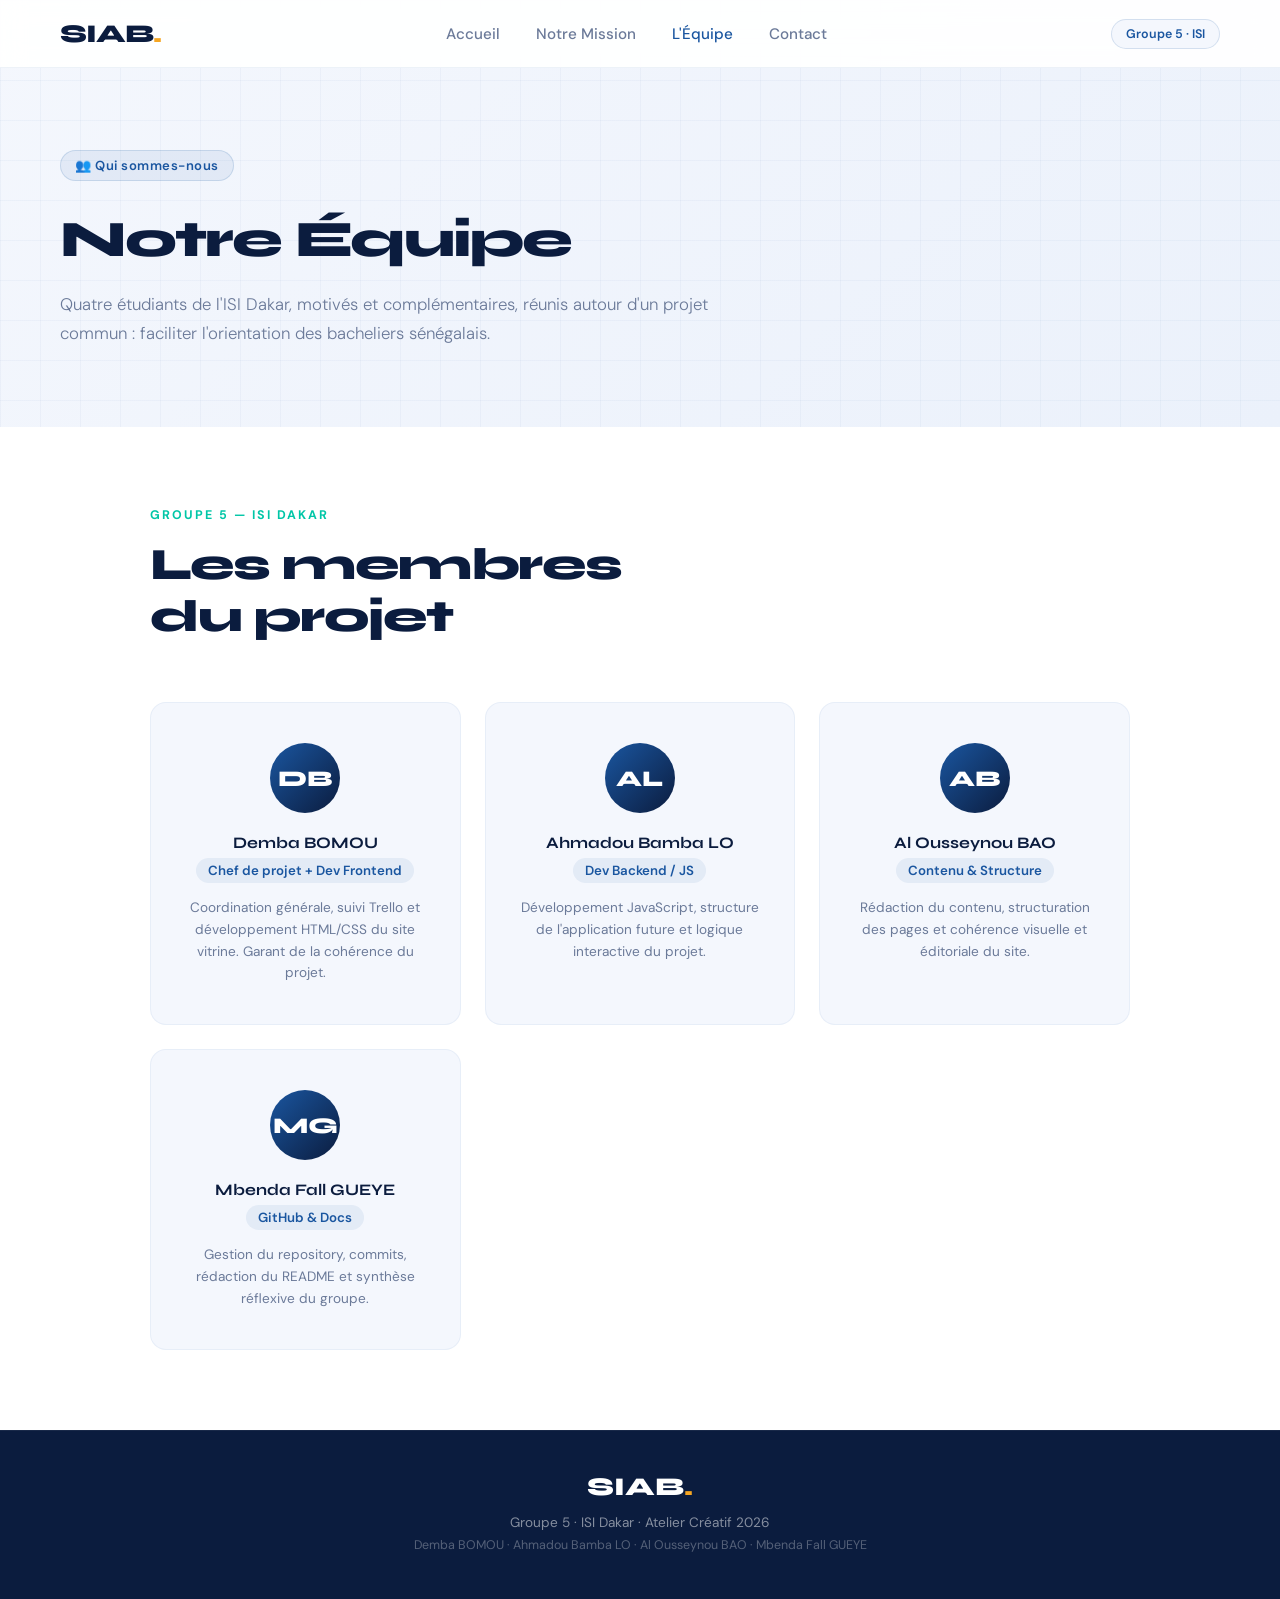
==== equipe.html @ ba70bf80 "Initial commit - Demba BOMOU" ====
<!DOCTYPE html>
<html lang="fr">
<head>
  <meta charset="UTF-8" />
  <meta name="viewport" content="width=device-width, initial-scale=1.0" />
  <title>L'Équipe — SIAB</title>
  <link href="https://fonts.googleapis.com/css2?family=Syne:wght@400;600;700;800&family=DM+Sans:ital,wght@0,300;0,400;0,500;1,300&display=swap" rel="stylesheet" />
  <link rel="stylesheet" href="style.css" />
</head>
<body>

  <nav class="nav">
    <div class="nav-logo">SIAB<span class="dot">.</span></div>
    <ul class="nav-links">
      <li><a href="index.html">Accueil</a></li>
      <li><a href="mission.html">Notre Mission</a></li>
      <li><a href="equipe.html" class="active">L'Équipe</a></li>
      <li><a href="contact.html">Contact</a></li>
    </ul>
    <div class="nav-badge">Groupe 5 · ISI</div>
  </nav>

  <section class="page-hero">
    <div class="page-hero-content">
      <span class="hero-tag">👥 Qui sommes-nous</span>
      <h1>Notre Équipe</h1>
      <p>Quatre étudiants de l'ISI Dakar, motivés et complémentaires, réunis autour d'un projet commun : faciliter l'orientation des bacheliers sénégalais.</p>
    </div>
  </section>

  <div class="page-content">
    <div class="section-label">Groupe 5 — ISI Dakar</div>
    <h2 class="section-title">Les membres<br/>du projet</h2>

    <div class="team-grid">
      <div class="team-card">
        <div class="team-avatar">DB</div>
        <h3>Demba BOMOU</h3>
        <span class="team-role">Chef de projet + Dev Frontend</span>
        <p style="margin-top:14px;font-size:0.85rem;color:var(--muted);line-height:1.6;">
          Coordination générale, suivi Trello et développement HTML/CSS du site vitrine. Garant de la cohérence du projet.
        </p>
      </div>
      <div class="team-card">
        <div class="team-avatar">AL</div>
        <h3>Ahmadou Bamba LO</h3>
        <span class="team-role">Dev Backend / JS</span>
        <p style="margin-top:14px;font-size:0.85rem;color:var(--muted);line-height:1.6;">
          Développement JavaScript, structure de l'application future et logique interactive du projet.
        </p>
      </div>
      <div class="team-card">
        <div class="team-avatar">AB</div>
        <h3>Al Ousseynou BAO</h3>
        <span class="team-role">Contenu & Structure</span>
        <p style="margin-top:14px;font-size:0.85rem;color:var(--muted);line-height:1.6;">
          Rédaction du contenu, structuration des pages et cohérence visuelle et éditoriale du site.
        </p>
      </div>
      <div class="team-card">
        <div class="team-avatar">MG</div>
        <h3>Mbenda Fall GUEYE</h3>
        <span class="team-role">GitHub & Docs</span>
        <p style="margin-top:14px;font-size:0.85rem;color:var(--muted);line-height:1.6;">
          Gestion du repository, commits, rédaction du README et synthèse réflexive du groupe.
        </p>
      </div>
    </div>
  </div>

  <footer class="footer">
    <div class="footer-logo">SIAB<span class="dot">.</span></div>
    <p>Groupe 5 · ISI Dakar · Atelier Créatif 2026</p>
    <p class="footer-members">Demba BOMOU · Ahmadou Bamba LO · Al Ousseynou BAO · Mbenda Fall GUEYE</p>
  </footer>
  <script src="main.js"></script>
</body>
</html>
---- style.css ----
/* =============================================
   SIAB — Système Intelligent pour Bacheliers
   CSS Principal — Groupe 5 ISI Dakar 2026
   ============================================= */

:root {
  --navy: #0B1C3E;
  --blue: #1A56A0;
  --accent: #F5A623;
  --accent2: #00C6A7;
  --light: #F4F7FD;
  --white: #FFFFFF;
  --text: #1C2B4A;
  --muted: #6B7A99;
  --radius: 16px;
  --font-display: 'Syne', sans-serif;
  --font-body: 'DM Sans', sans-serif;
}

*, *::before, *::after { box-sizing: border-box; margin: 0; padding: 0; }

html { scroll-behavior: smooth; }

body {
  font-family: var(--font-body);
  background: var(--white);
  color: var(--text);
  overflow-x: hidden;
}

/* ---- NAV ---- */
.nav {
  position: fixed;
  top: 0; left: 0; right: 0;
  z-index: 100;
  display: flex;
  align-items: center;
  justify-content: space-between;
  padding: 18px 60px;
  background: rgba(255,255,255,0.92);
  backdrop-filter: blur(12px);
  border-bottom: 1px solid rgba(26,86,160,0.08);
}
.nav-logo {
  font-family: var(--font-display);
  font-weight: 800;
  font-size: 1.6rem;
  color: var(--navy);
  letter-spacing: -1px;
}
.dot { color: var(--accent); }

.nav-links {
  display: flex;
  gap: 36px;
  list-style: none;
}
.nav-links a {
  text-decoration: none;
  font-size: 0.95rem;
  font-weight: 500;
  color: var(--muted);
  transition: color 0.2s;
}
.nav-links a:hover, .nav-links a.active { color: var(--blue); }

.nav-badge {
  font-size: 0.78rem;
  font-weight: 600;
  background: var(--light);
  color: var(--blue);
  padding: 6px 14px;
  border-radius: 100px;
  border: 1px solid rgba(26,86,160,0.15);
}

/* ---- HERO ---- */
.hero {
  min-height: 100vh;
  display: flex;
  align-items: center;
  justify-content: space-between;
  padding: 120px 60px 80px;
  position: relative;
  overflow: hidden;
  gap: 60px;
}

.hero-bg {
  position: absolute;
  inset: 0;
  z-index: 0;
  background: linear-gradient(135deg, #F4F7FD 0%, #EBF1FB 60%, #E0F4F0 100%);
}

.blob {
  position: absolute;
  border-radius: 50%;
  filter: blur(80px);
  opacity: 0.5;
}
.blob-1 {
  width: 600px; height: 600px;
  background: radial-gradient(circle, #c8dcf7, transparent);
  top: -100px; right: -100px;
  animation: float1 8s ease-in-out infinite;
}
.blob-2 {
  width: 400px; height: 400px;
  background: radial-gradient(circle, #b3f0e4, transparent);
  bottom: -80px; left: 200px;
  animation: float2 10s ease-in-out infinite;
}
.grid-overlay {
  position: absolute;
  inset: 0;
  background-image: linear-gradient(rgba(26,86,160,0.04) 1px, transparent 1px),
    linear-gradient(90deg, rgba(26,86,160,0.04) 1px, transparent 1px);
  background-size: 40px 40px;
}

@keyframes float1 { 0%,100%{transform:translateY(0)} 50%{transform:translateY(-30px)} }
@keyframes float2 { 0%,100%{transform:translateY(0)} 50%{transform:translateY(20px)} }

.hero-content {
  position: relative;
  z-index: 1;
  max-width: 560px;
}
.hero-tag {
  display: inline-block;
  font-size: 0.82rem;
  font-weight: 600;
  letter-spacing: 0.5px;
  color: var(--blue);
  background: rgba(26,86,160,0.08);
  border: 1px solid rgba(26,86,160,0.15);
  padding: 6px 14px;
  border-radius: 100px;
  margin-bottom: 28px;
}
.hero-title {
  font-family: var(--font-display);
  font-size: clamp(2.8rem, 5vw, 4.2rem);
  font-weight: 800;
  line-height: 1.1;
  color: var(--navy);
  margin-bottom: 24px;
  letter-spacing: -2px;
}
.hero-title em {
  font-style: normal;
  color: var(--blue);
  position: relative;
}
.hero-title em::after {
  content: '';
  position: absolute;
  left: 0; right: 0; bottom: 2px;
  height: 4px;
  background: var(--accent);
  border-radius: 2px;
}
.hero-desc {
  font-size: 1.05rem;
  line-height: 1.7;
  color: var(--muted);
  margin-bottom: 40px;
  font-weight: 300;
}
.hero-actions {
  display: flex;
  gap: 16px;
  align-items: center;
  flex-wrap: wrap;
}

/* Buttons */
.btn {
  display: inline-flex;
  align-items: center;
  justify-content: center;
  padding: 14px 32px;
  border-radius: 100px;
  font-family: var(--font-body);
  font-weight: 600;
  font-size: 0.95rem;
  text-decoration: none;
  transition: all 0.25s;
  cursor: pointer;
  border: none;
}
.btn-primary {
  background: var(--blue);
  color: var(--white);
  box-shadow: 0 8px 30px rgba(26,86,160,0.25);
}
.btn-primary:hover {
  background: var(--navy);
  transform: translateY(-2px);
  box-shadow: 0 12px 40px rgba(26,86,160,0.35);
}
.btn-ghost {
  background: transparent;
  color: var(--navy);
  font-weight: 500;
}
.btn-ghost:hover { color: var(--blue); }

/* Hero visual */
.hero-visual {
  position: relative;
  z-index: 1;
  width: 400px;
  height: 400px;
  flex-shrink: 0;
  display: flex;
  align-items: center;
  justify-content: center;
}
.hero-circle {
  width: 220px; height: 220px;
  background: linear-gradient(135deg, var(--blue), var(--navy));
  border-radius: 50%;
  display: flex;
  align-items: center;
  justify-content: center;
  box-shadow: 0 30px 80px rgba(26,86,160,0.3);
}
.hero-circle span {
  font-family: var(--font-display);
  font-size: 2rem;
  font-weight: 800;
  color: white;
  letter-spacing: -1px;
}
.card-float {
  position: absolute;
  background: white;
  border-radius: 14px;
  padding: 14px 20px;
  box-shadow: 0 10px 40px rgba(0,0,0,0.1);
  display: flex;
  align-items: center;
  gap: 10px;
  font-family: var(--font-display);
  font-weight: 700;
  font-size: 0.9rem;
  color: var(--navy);
  border: 1px solid rgba(255,255,255,0.8);
}
.card-icon { font-size: 1.4rem; }
.card-1 { top: 20px; left: 0; animation: floatCard 6s ease-in-out infinite; }
.card-2 { top: 50%; right: 0; transform: translateY(-50%); animation: floatCard 7s ease-in-out infinite reverse; }
.card-3 { bottom: 20px; left: 30px; animation: floatCard 5s ease-in-out infinite; }
@keyframes floatCard { 0%,100%{transform:translateY(0)} 50%{transform:translateY(-10px)} }
.card-2 { animation: floatCard2 7s ease-in-out infinite; }
@keyframes floatCard2 { 0%,100%{transform:translateY(-50%)} 50%{transform:translateY(calc(-50% - 10px))} }

/* ---- FEATURES ---- */
.features {
  padding: 100px 60px;
  background: var(--white);
}
.section-label {
  font-size: 0.78rem;
  font-weight: 700;
  letter-spacing: 2px;
  text-transform: uppercase;
  color: var(--accent2);
  margin-bottom: 16px;
}
.section-title {
  font-family: var(--font-display);
  font-size: clamp(2rem, 3.5vw, 3rem);
  font-weight: 800;
  color: var(--navy);
  line-height: 1.15;
  letter-spacing: -1.5px;
  margin-bottom: 60px;
}
.features-grid {
  display: grid;
  grid-template-columns: repeat(auto-fit, minmax(260px, 1fr));
  gap: 24px;
}
.feature-card {
  background: var(--light);
  border-radius: var(--radius);
  padding: 40px 32px;
  border: 1px solid rgba(26,86,160,0.06);
  transition: transform 0.3s, box-shadow 0.3s;
}
.feature-card:hover {
  transform: translateY(-6px);
  box-shadow: 0 20px 60px rgba(26,86,160,0.1);
}
.feature-card--accent {
  background: linear-gradient(135deg, var(--blue), var(--navy));
  border: none;
}
.feature-card--accent h3,
.feature-card--accent p,
.feature-card--accent .feature-num { color: white !important; }

.feature-num {
  font-family: var(--font-display);
  font-size: 3rem;
  font-weight: 800;
  color: rgba(26,86,160,0.12);
  line-height: 1;
  margin-bottom: 16px;
}
.feature-card--accent .feature-num { color: rgba(255,255,255,0.2) !important; }
.feature-card h3 {
  font-family: var(--font-display);
  font-size: 1.15rem;
  font-weight: 700;
  color: var(--navy);
  margin-bottom: 12px;
}
.feature-card p {
  font-size: 0.9rem;
  line-height: 1.7;
  color: var(--muted);
}

/* ---- STATS ---- */
.stats {
  background: var(--navy);
  padding: 70px 60px;
  display: flex;
  align-items: center;
  justify-content: center;
  gap: 0;
}
.stat-item {
  flex: 1;
  text-align: center;
  padding: 0 40px;
}
.stat-num {
  font-family: var(--font-display);
  font-size: clamp(2.5rem, 5vw, 4rem);
  font-weight: 800;
  color: var(--accent);
  letter-spacing: -2px;
  line-height: 1;
}
.stat-label {
  font-size: 0.9rem;
  color: rgba(255,255,255,0.6);
  margin-top: 8px;
  font-weight: 300;
}
.stat-divider {
  width: 1px;
  height: 80px;
  background: rgba(255,255,255,0.15);
  flex-shrink: 0;
}

/* ---- CTA ---- */
.cta {
  padding: 100px 60px;
  background: var(--light);
  display: flex;
  align-items: center;
  justify-content: center;
}
.cta-inner {
  text-align: center;
  max-width: 600px;
}
.cta-inner h2 {
  font-family: var(--font-display);
  font-size: 2.5rem;
  font-weight: 800;
  color: var(--navy);
  letter-spacing: -1.5px;
  margin-bottom: 20px;
}
.cta-inner p {
  color: var(--muted);
  font-size: 1rem;
  line-height: 1.7;
  margin-bottom: 36px;
  font-weight: 300;
}

/* ---- FOOTER ---- */
.footer {
  background: var(--navy);
  color: rgba(255,255,255,0.5);
  text-align: center;
  padding: 40px 60px;
  font-size: 0.85rem;
  border-top: 1px solid rgba(255,255,255,0.06);
}
.footer-logo {
  font-family: var(--font-display);
  font-size: 1.6rem;
  font-weight: 800;
  color: white;
  margin-bottom: 12px;
}
.footer p { margin-bottom: 6px; }
.footer-members { font-size: 0.78rem; opacity: 0.6; }

/* ---- PAGE INTERNES ---- */
.page-hero {
  padding: 150px 60px 80px;
  background: linear-gradient(135deg, #F4F7FD 0%, #EBF1FB 100%);
  position: relative;
  overflow: hidden;
}
.page-hero::before {
  content: '';
  position: absolute;
  inset: 0;
  background-image: linear-gradient(rgba(26,86,160,0.04) 1px, transparent 1px),
    linear-gradient(90deg, rgba(26,86,160,0.04) 1px, transparent 1px);
  background-size: 40px 40px;
}
.page-hero-content { position: relative; z-index: 1; max-width: 700px; }
.page-hero h1 {
  font-family: var(--font-display);
  font-size: clamp(2.5rem, 4vw, 3.5rem);
  font-weight: 800;
  color: var(--navy);
  letter-spacing: -2px;
  margin-bottom: 20px;
}
.page-hero p {
  font-size: 1.05rem;
  color: var(--muted);
  line-height: 1.7;
  font-weight: 300;
}

.page-content {
  padding: 80px 60px;
  max-width: 1100px;
  margin: 0 auto;
}

.team-grid {
  display: grid;
  grid-template-columns: repeat(auto-fit, minmax(240px, 1fr));
  gap: 24px;
  margin-top: 48px;
}
.team-card {
  background: var(--light);
  border-radius: var(--radius);
  padding: 40px 28px;
  text-align: center;
  border: 1px solid rgba(26,86,160,0.06);
  transition: transform 0.3s, box-shadow 0.3s;
}
.team-card:hover {
  transform: translateY(-6px);
  box-shadow: 0 20px 60px rgba(26,86,160,0.1);
}
.team-avatar {
  width: 70px; height: 70px;
  background: linear-gradient(135deg, var(--blue), var(--navy));
  border-radius: 50%;
  margin: 0 auto 20px;
  display: flex;
  align-items: center;
  justify-content: center;
  font-family: var(--font-display);
  font-size: 1.4rem;
  font-weight: 800;
  color: white;
}
.team-card h3 {
  font-family: var(--font-display);
  font-size: 1rem;
  font-weight: 700;
  color: var(--navy);
  margin-bottom: 6px;
}
.team-role {
  font-size: 0.83rem;
  color: var(--blue);
  font-weight: 600;
  background: rgba(26,86,160,0.08);
  padding: 4px 12px;
  border-radius: 100px;
  display: inline-block;
}

/* Responsive */
@media (max-width: 900px) {
  .nav { padding: 16px 24px; }
  .nav-links { display: none; }
  .hero { flex-direction: column; padding: 100px 24px 60px; text-align: center; }
  .hero-visual { display: none; }
  .hero-actions { justify-content: center; }
  .features, .stats, .cta { padding: 60px 24px; }
  .stats { flex-direction: column; gap: 40px; }
  .stat-divider { width: 80px; height: 1px; }
  .page-hero, .page-content { padding-left: 24px; padding-right: 24px; }
}
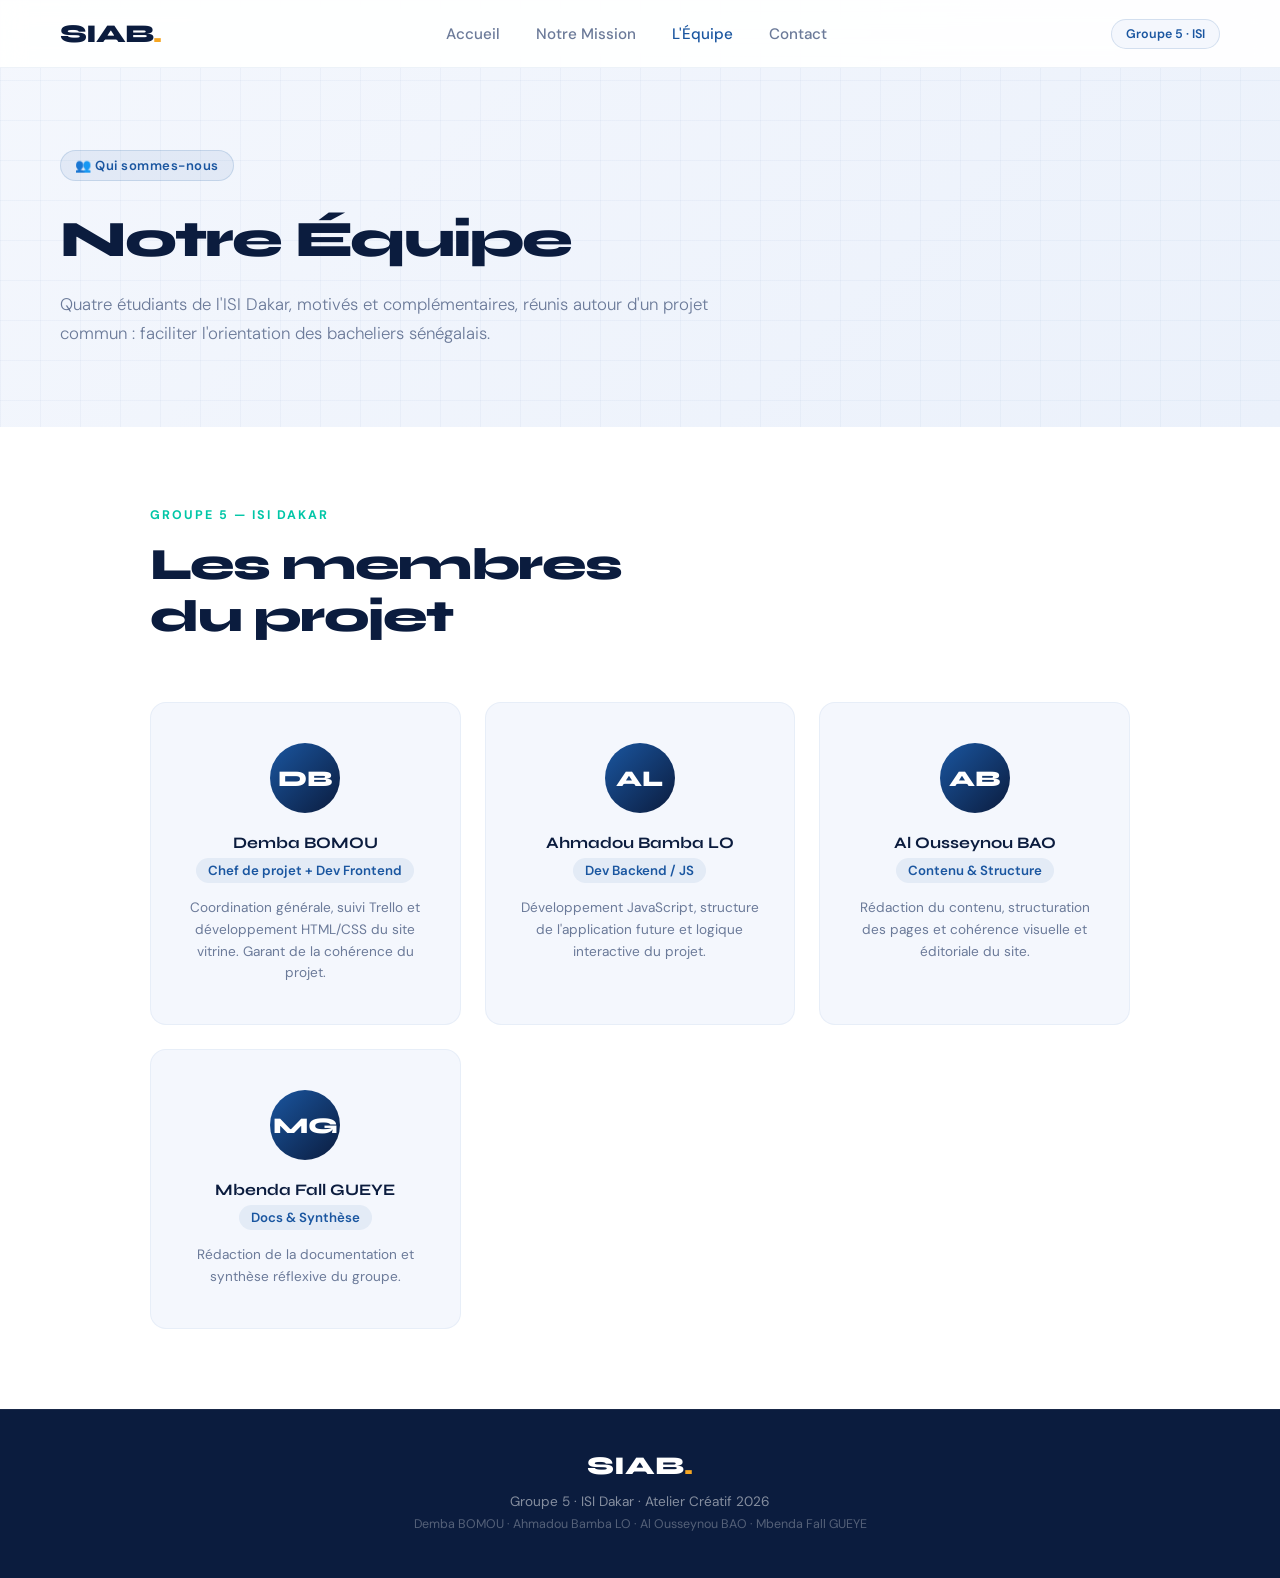
==== commit c2c368e0: "Update equipe.html - Demba BOMOU" ====
--- a/equipe.html
+++ b/equipe.html
@@ -60,9 +60,9 @@
       <div class="team-card">
         <div class="team-avatar">MG</div>
         <h3>Mbenda Fall GUEYE</h3>
-        <span class="team-role">GitHub & Docs</span>
+        <span class="team-role">Docs & Synthèse</span>
         <p style="margin-top:14px;font-size:0.85rem;color:var(--muted);line-height:1.6;">
-          Gestion du repository, commits, rédaction du README et synthèse réflexive du groupe.
+          Rédaction de la documentation et synthèse réflexive du groupe.
         </p>
       </div>
     </div>
